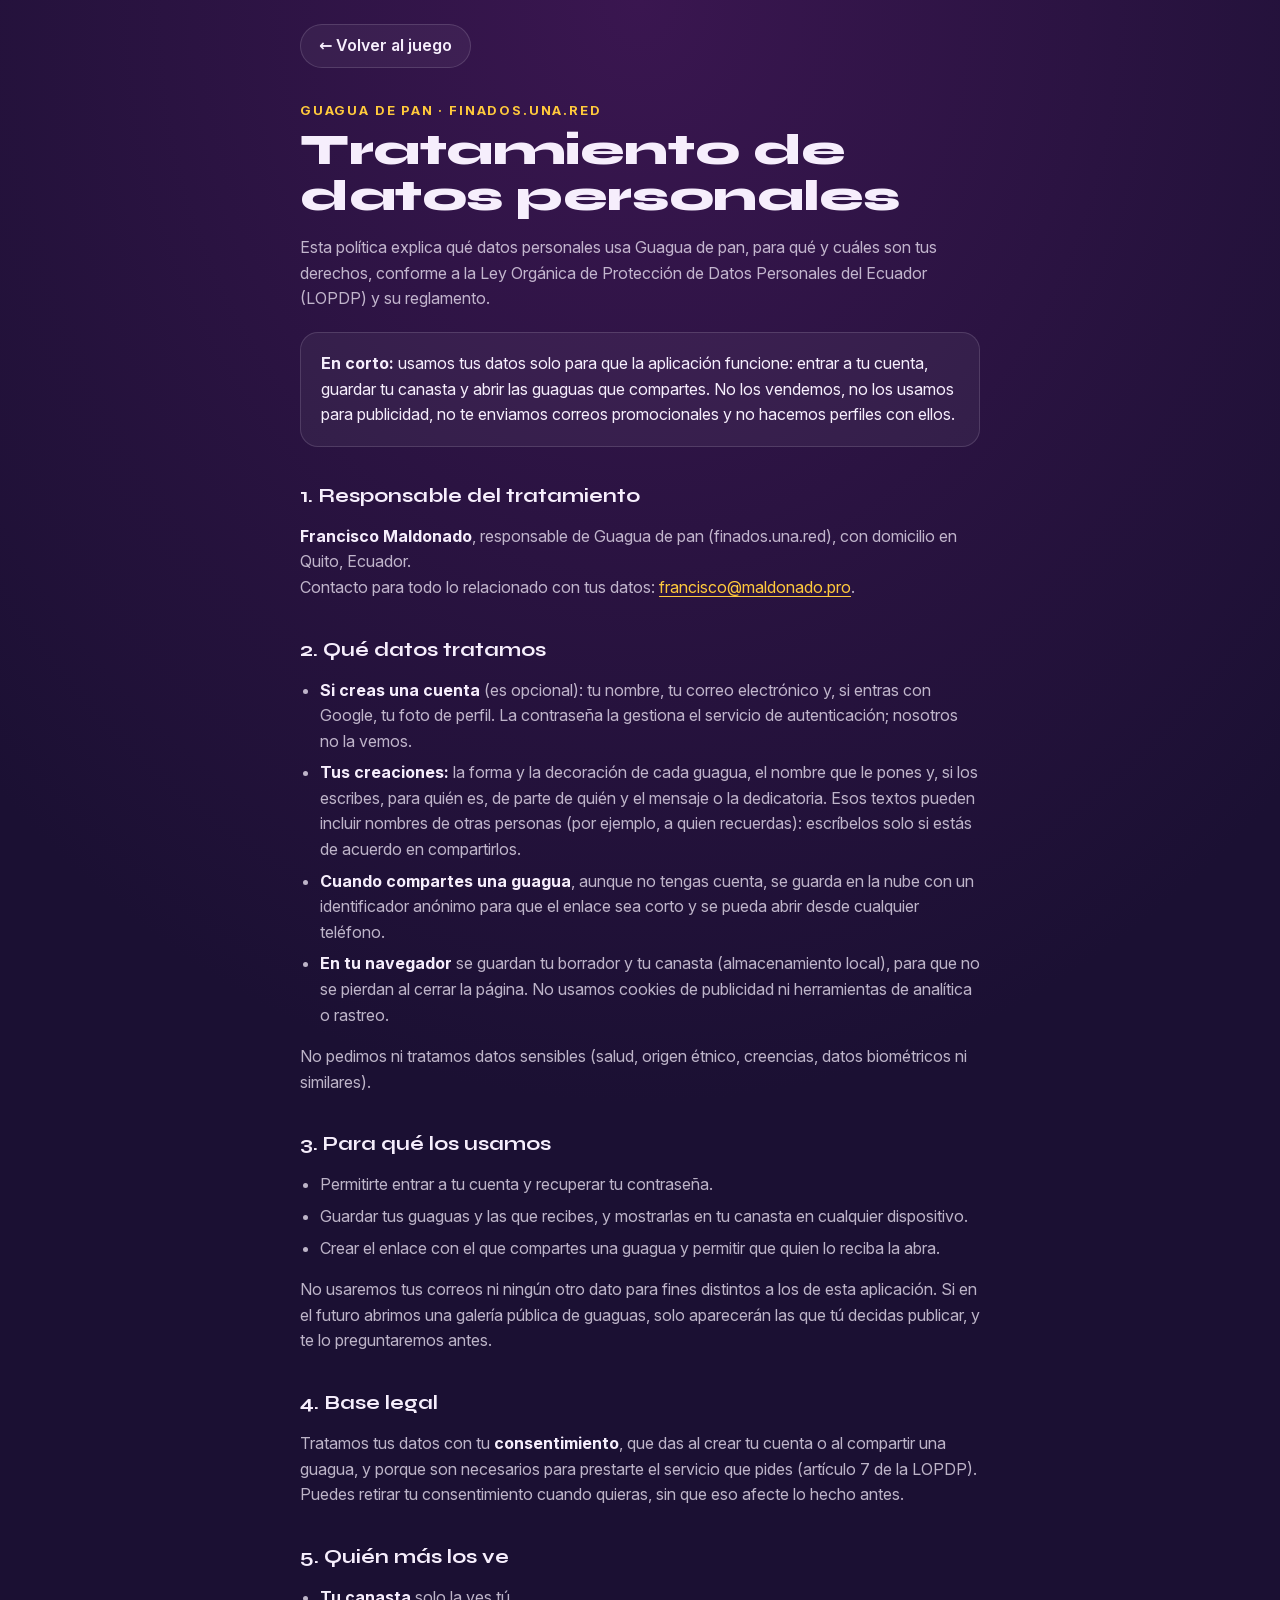
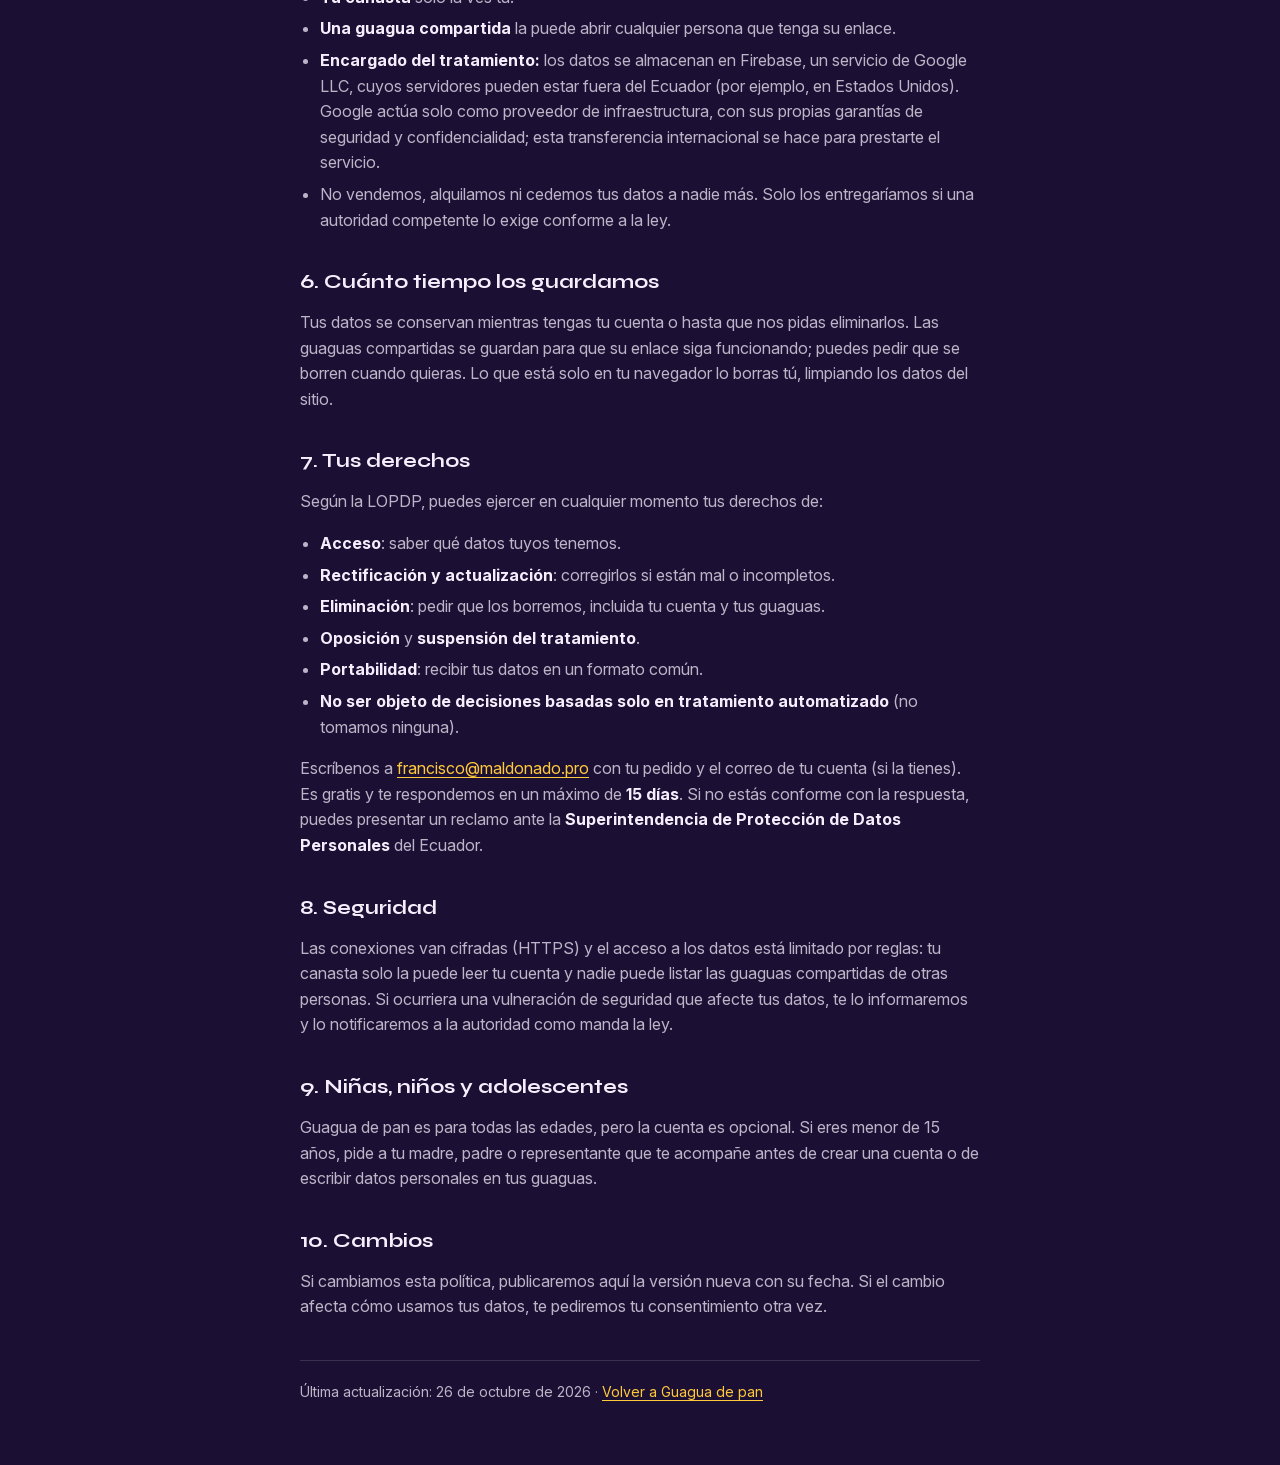
==== privacidad.html @ a13fe2a4 "Tratamiento de datos (LOPDP), enlaces cortos sin cuenta y taza del echado más grande Co-Authored-By:" ====
<!DOCTYPE html>
<html lang="es">
<head>
<meta charset="utf-8">
<meta name="viewport" content="width=device-width, initial-scale=1, viewport-fit=cover">
<title>Tratamiento de datos · Guagua de pan</title>
<meta name="description" content="Cómo Guagua de pan trata tus datos personales, según la Ley Orgánica de Protección de Datos Personales del Ecuador.">
<link rel="canonical" href="https://finados.una.red/privacidad.html">
<meta name="theme-color" content="#1b1033">
<link rel="icon" href="img/icono-guagua.svg?v=2" type="image/svg+xml">
<style>
@font-face { font-family: Syne; src: url(vendor/ds/fonts/syne.woff2) format('woff2'); font-weight: 400 800; font-display: swap; }
@font-face { font-family: Inter; src: url(vendor/ds/fonts/inter.woff2) format('woff2'); font-weight: 100 900; font-display: swap; }
:root { --noche: #1b1033; --tinta: #f6eefc; --suave: rgba(246, 238, 252, .74); --linea: rgba(246, 238, 252, .14); --oro: #ffc93c; --tarjeta: rgba(255, 255, 255, .05); }
* { box-sizing: border-box; }
html { background: var(--noche); color: var(--tinta); }
body { margin: 0; font: 400 16px/1.6 Inter, system-ui, sans-serif; background: radial-gradient(120% 60% at 50% 0, #3a1650 0, var(--noche) 60%) no-repeat, var(--noche); min-height: 100vh; }
main { max-width: 720px; margin: 0 auto; padding: max(24px, env(safe-area-inset-top)) 20px max(48px, env(safe-area-inset-bottom)); }
a { color: var(--oro); text-underline-offset: 3px; }
.volver { display: inline-flex; align-items: center; gap: 8px; min-height: 44px; padding: 0 18px; border: 1px solid var(--linea); border-radius: 999px; color: var(--tinta); text-decoration: none; font-weight: 600; background: var(--tarjeta); }
.etiqueta { margin: 32px 0 6px; color: var(--oro); font-weight: 700; font-size: 13px; letter-spacing: .14em; text-transform: uppercase; }
h1 { margin: 0 0 12px; font: 800 clamp(30px, 8vw, 44px)/1.05 Syne, Inter, sans-serif; letter-spacing: -.01em; }
h2 { margin: 36px 0 8px; font: 700 20px/1.25 Syne, Inter, sans-serif; }
p, li { color: var(--suave); }
b, strong { color: var(--tinta); }
ul { padding-left: 20px; }
li { margin: 6px 0; }
.resumen { margin: 20px 0 8px; padding: 18px 20px; border: 1px solid var(--linea); border-radius: 18px; background: var(--tarjeta); }
.resumen p { margin: 0; color: var(--tinta); }
.pie { margin-top: 40px; padding-top: 20px; border-top: 1px solid var(--linea); font-size: 14px; }
</style>
</head>
<body>
<main>
  <a class="volver" href="./">← Volver al juego</a>
  <p class="etiqueta">Guagua de pan · finados.una.red</p>
  <h1>Tratamiento de datos personales</h1>
  <p>Esta política explica qué datos personales usa Guagua de pan, para qué y cuáles son tus derechos, conforme a la Ley Orgánica de Protección de Datos Personales del Ecuador (LOPDP) y su reglamento.</p>

  <div class="resumen">
    <p><b>En corto:</b> usamos tus datos solo para que la aplicación funcione: entrar a tu cuenta, guardar tu canasta y abrir las guaguas que compartes. No los vendemos, no los usamos para publicidad, no te enviamos correos promocionales y no hacemos perfiles con ellos.</p>
  </div>

  <h2>1. Responsable del tratamiento</h2>
  <p><b>Francisco Maldonado</b>, responsable de Guagua de pan (finados.una.red), con domicilio en Quito, Ecuador.<br>
  Contacto para todo lo relacionado con tus datos: <a href="mailto:francisco@maldonado.pro">francisco@maldonado.pro</a>.</p>

  <h2>2. Qué datos tratamos</h2>
  <ul>
    <li><b>Si creas una cuenta</b> (es opcional): tu nombre, tu correo electrónico y, si entras con Google, tu foto de perfil. La contraseña la gestiona el servicio de autenticación; nosotros no la vemos.</li>
    <li><b>Tus creaciones:</b> la forma y la decoración de cada guagua, el nombre que le pones y, si los escribes, para quién es, de parte de quién y el mensaje o la dedicatoria. Esos textos pueden incluir nombres de otras personas (por ejemplo, a quien recuerdas): escríbelos solo si estás de acuerdo en compartirlos.</li>
    <li><b>Cuando compartes una guagua</b>, aunque no tengas cuenta, se guarda en la nube con un identificador anónimo para que el enlace sea corto y se pueda abrir desde cualquier teléfono.</li>
    <li><b>En tu navegador</b> se guardan tu borrador y tu canasta (almacenamiento local), para que no se pierdan al cerrar la página. No usamos cookies de publicidad ni herramientas de analítica o rastreo.</li>
  </ul>
  <p>No pedimos ni tratamos datos sensibles (salud, origen étnico, creencias, datos biométricos ni similares).</p>

  <h2>3. Para qué los usamos</h2>
  <ul>
    <li>Permitirte entrar a tu cuenta y recuperar tu contraseña.</li>
    <li>Guardar tus guaguas y las que recibes, y mostrarlas en tu canasta en cualquier dispositivo.</li>
    <li>Crear el enlace con el que compartes una guagua y permitir que quien lo reciba la abra.</li>
  </ul>
  <p>No usaremos tus correos ni ningún otro dato para fines distintos a los de esta aplicación. Si en el futuro abrimos una galería pública de guaguas, solo aparecerán las que tú decidas publicar, y te lo preguntaremos antes.</p>

  <h2>4. Base legal</h2>
  <p>Tratamos tus datos con tu <b>consentimiento</b>, que das al crear tu cuenta o al compartir una guagua, y porque son necesarios para prestarte el servicio que pides (artículo 7 de la LOPDP). Puedes retirar tu consentimiento cuando quieras, sin que eso afecte lo hecho antes.</p>

  <h2>5. Quién más los ve</h2>
  <ul>
    <li><b>Tu canasta</b> solo la ves tú.</li>
    <li><b>Una guagua compartida</b> la puede abrir cualquier persona que tenga su enlace.</li>
    <li><b>Encargado del tratamiento:</b> los datos se almacenan en Firebase, un servicio de Google LLC, cuyos servidores pueden estar fuera del Ecuador (por ejemplo, en Estados Unidos). Google actúa solo como proveedor de infraestructura, con sus propias garantías de seguridad y confidencialidad; esta transferencia internacional se hace para prestarte el servicio.</li>
    <li>No vendemos, alquilamos ni cedemos tus datos a nadie más. Solo los entregaríamos si una autoridad competente lo exige conforme a la ley.</li>
  </ul>

  <h2>6. Cuánto tiempo los guardamos</h2>
  <p>Tus datos se conservan mientras tengas tu cuenta o hasta que nos pidas eliminarlos. Las guaguas compartidas se guardan para que su enlace siga funcionando; puedes pedir que se borren cuando quieras. Lo que está solo en tu navegador lo borras tú, limpiando los datos del sitio.</p>

  <h2>7. Tus derechos</h2>
  <p>Según la LOPDP, puedes ejercer en cualquier momento tus derechos de:</p>
  <ul>
    <li><b>Acceso</b>: saber qué datos tuyos tenemos.</li>
    <li><b>Rectificación y actualización</b>: corregirlos si están mal o incompletos.</li>
    <li><b>Eliminación</b>: pedir que los borremos, incluida tu cuenta y tus guaguas.</li>
    <li><b>Oposición</b> y <b>suspensión del tratamiento</b>.</li>
    <li><b>Portabilidad</b>: recibir tus datos en un formato común.</li>
    <li><b>No ser objeto de decisiones basadas solo en tratamiento automatizado</b> (no tomamos ninguna).</li>
  </ul>
  <p>Escríbenos a <a href="mailto:francisco@maldonado.pro?subject=Mis%20datos%20en%20Guagua%20de%20pan">francisco@maldonado.pro</a> con tu pedido y el correo de tu cuenta (si la tienes). Es gratis y te respondemos en un máximo de <b>15 días</b>. Si no estás conforme con la respuesta, puedes presentar un reclamo ante la <b>Superintendencia de Protección de Datos Personales</b> del Ecuador.</p>

  <h2>8. Seguridad</h2>
  <p>Las conexiones van cifradas (HTTPS) y el acceso a los datos está limitado por reglas: tu canasta solo la puede leer tu cuenta y nadie puede listar las guaguas compartidas de otras personas. Si ocurriera una vulneración de seguridad que afecte tus datos, te lo informaremos y lo notificaremos a la autoridad como manda la ley.</p>

  <h2>9. Niñas, niños y adolescentes</h2>
  <p>Guagua de pan es para todas las edades, pero la cuenta es opcional. Si eres menor de 15 años, pide a tu madre, padre o representante que te acompañe antes de crear una cuenta o de escribir datos personales en tus guaguas.</p>

  <h2>10. Cambios</h2>
  <p>Si cambiamos esta política, publicaremos aquí la versión nueva con su fecha. Si el cambio afecta cómo usamos tus datos, te pediremos tu consentimiento otra vez.</p>

  <p class="pie">Última actualización: 26 de octubre de 2026 · <a href="./">Volver a Guagua de pan</a></p>
</main>
</body>
</html>
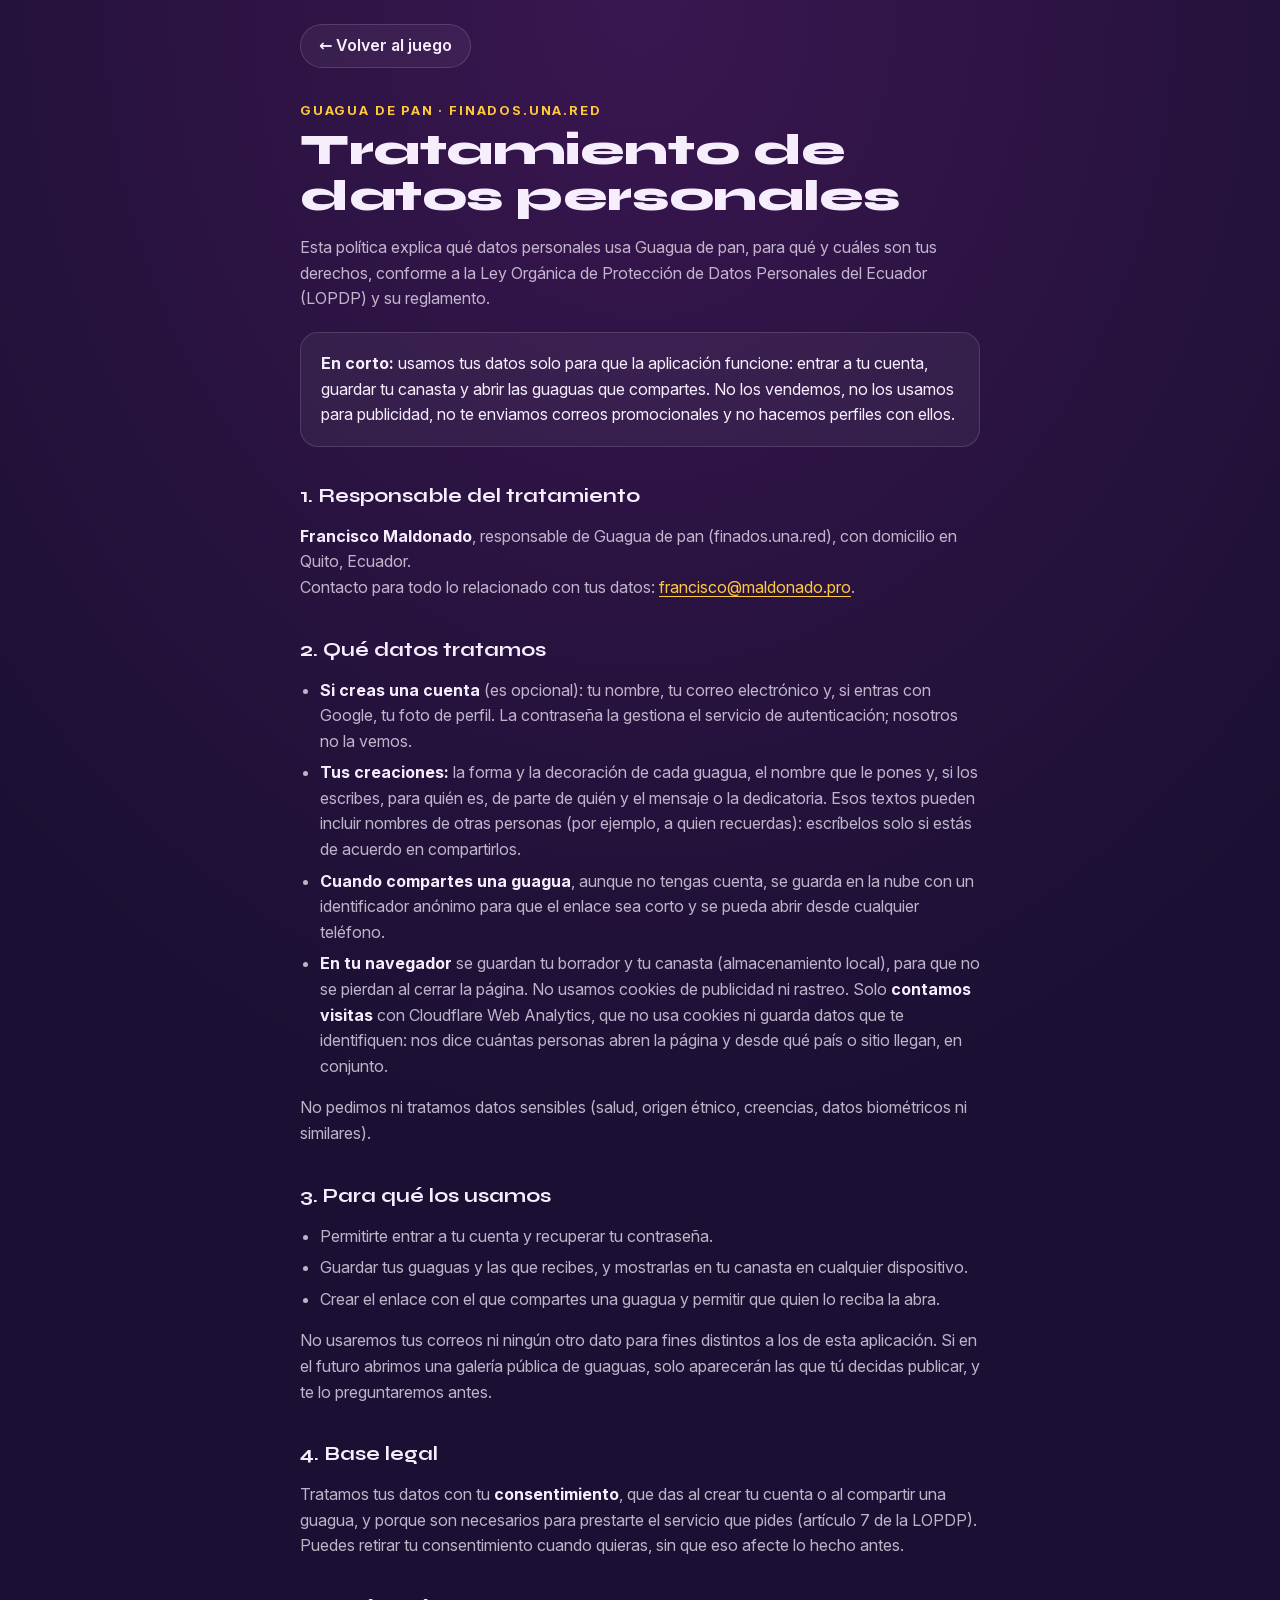
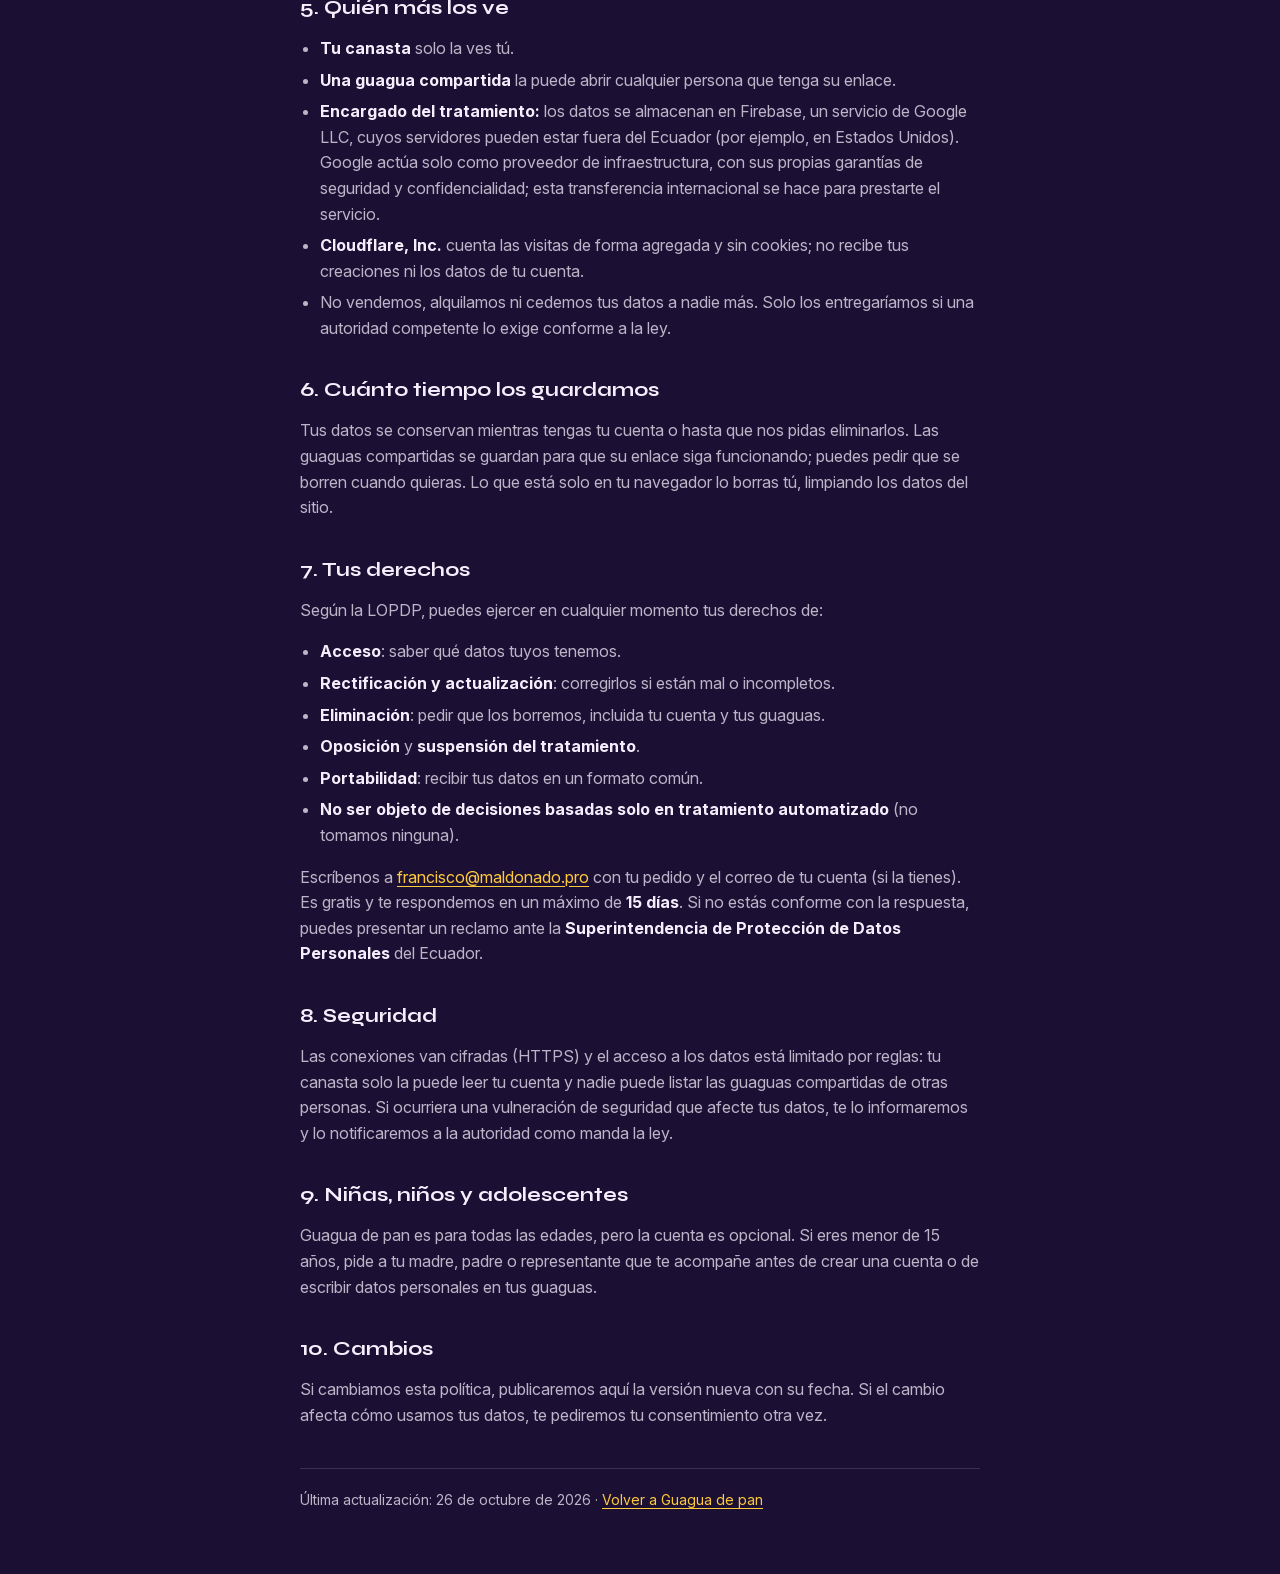
==== commit ee756d12: "Contar visitas con Cloudflare Web Analytics (sin cookies) y decirlo en la política Co-Authored-By: C" ====
--- a/privacidad.html
+++ b/privacidad.html
@@ -1,11 +1,12 @@
 <!DOCTYPE html>
-<html lang="es">
+<html lang="es-EC">
 <head>
 <meta charset="utf-8">
 <meta name="viewport" content="width=device-width, initial-scale=1, viewport-fit=cover">
 <title>Tratamiento de datos · Guagua de pan</title>
 <meta name="description" content="Cómo Guagua de pan trata tus datos personales, según la Ley Orgánica de Protección de Datos Personales del Ecuador.">
 <link rel="canonical" href="https://finados.una.red/privacidad.html">
+<meta name="robots" content="index, follow">
 <meta name="theme-color" content="#1b1033">
 <link rel="icon" href="img/icono-guagua.svg?v=2" type="image/svg+xml">
 <style>
@@ -50,7 +51,7 @@
     <li><b>Si creas una cuenta</b> (es opcional): tu nombre, tu correo electrónico y, si entras con Google, tu foto de perfil. La contraseña la gestiona el servicio de autenticación; nosotros no la vemos.</li>
     <li><b>Tus creaciones:</b> la forma y la decoración de cada guagua, el nombre que le pones y, si los escribes, para quién es, de parte de quién y el mensaje o la dedicatoria. Esos textos pueden incluir nombres de otras personas (por ejemplo, a quien recuerdas): escríbelos solo si estás de acuerdo en compartirlos.</li>
     <li><b>Cuando compartes una guagua</b>, aunque no tengas cuenta, se guarda en la nube con un identificador anónimo para que el enlace sea corto y se pueda abrir desde cualquier teléfono.</li>
-    <li><b>En tu navegador</b> se guardan tu borrador y tu canasta (almacenamiento local), para que no se pierdan al cerrar la página. No usamos cookies de publicidad ni herramientas de analítica o rastreo.</li>
+    <li><b>En tu navegador</b> se guardan tu borrador y tu canasta (almacenamiento local), para que no se pierdan al cerrar la página. No usamos cookies de publicidad ni rastreo. Solo <b>contamos visitas</b> con Cloudflare Web Analytics, que no usa cookies ni guarda datos que te identifiquen: nos dice cuántas personas abren la página y desde qué país o sitio llegan, en conjunto.</li>
   </ul>
   <p>No pedimos ni tratamos datos sensibles (salud, origen étnico, creencias, datos biométricos ni similares).</p>
 
@@ -70,6 +71,7 @@
     <li><b>Tu canasta</b> solo la ves tú.</li>
     <li><b>Una guagua compartida</b> la puede abrir cualquier persona que tenga su enlace.</li>
     <li><b>Encargado del tratamiento:</b> los datos se almacenan en Firebase, un servicio de Google LLC, cuyos servidores pueden estar fuera del Ecuador (por ejemplo, en Estados Unidos). Google actúa solo como proveedor de infraestructura, con sus propias garantías de seguridad y confidencialidad; esta transferencia internacional se hace para prestarte el servicio.</li>
+    <li><b>Cloudflare, Inc.</b> cuenta las visitas de forma agregada y sin cookies; no recibe tus creaciones ni los datos de tu cuenta.</li>
     <li>No vendemos, alquilamos ni cedemos tus datos a nadie más. Solo los entregaríamos si una autoridad competente lo exige conforme a la ley.</li>
   </ul>
 
@@ -99,5 +101,7 @@
 
   <p class="pie">Última actualización: 26 de octubre de 2026 · <a href="./">Volver a Guagua de pan</a></p>
 </main>
+<!-- contar visitas: Cloudflare Web Analytics, sin cookies ni identificar a nadie -->
+<script defer src="https://static.cloudflareinsights.com/beacon.min.js" data-cf-beacon='{"token": "ca3813c8ad6e439f8ef4f3f9f93a0bea"}'></script>
 </body>
 </html>
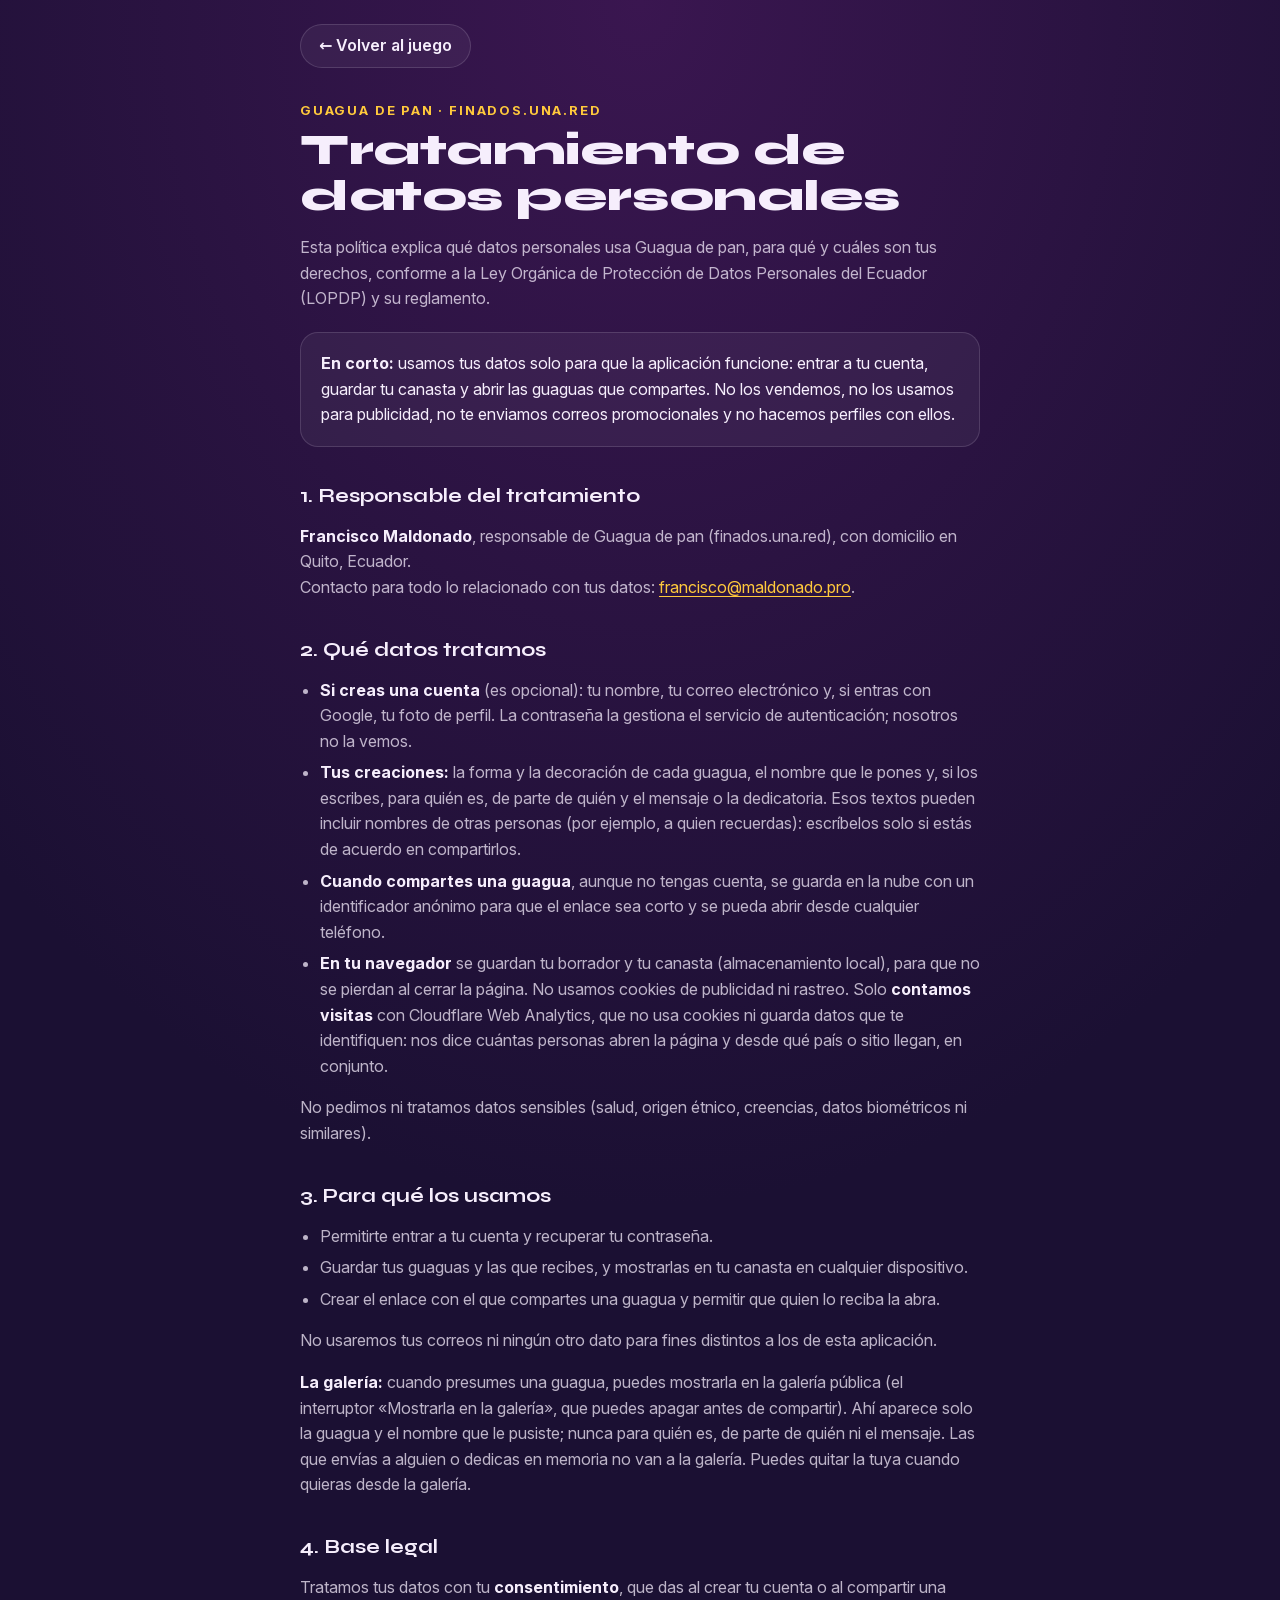
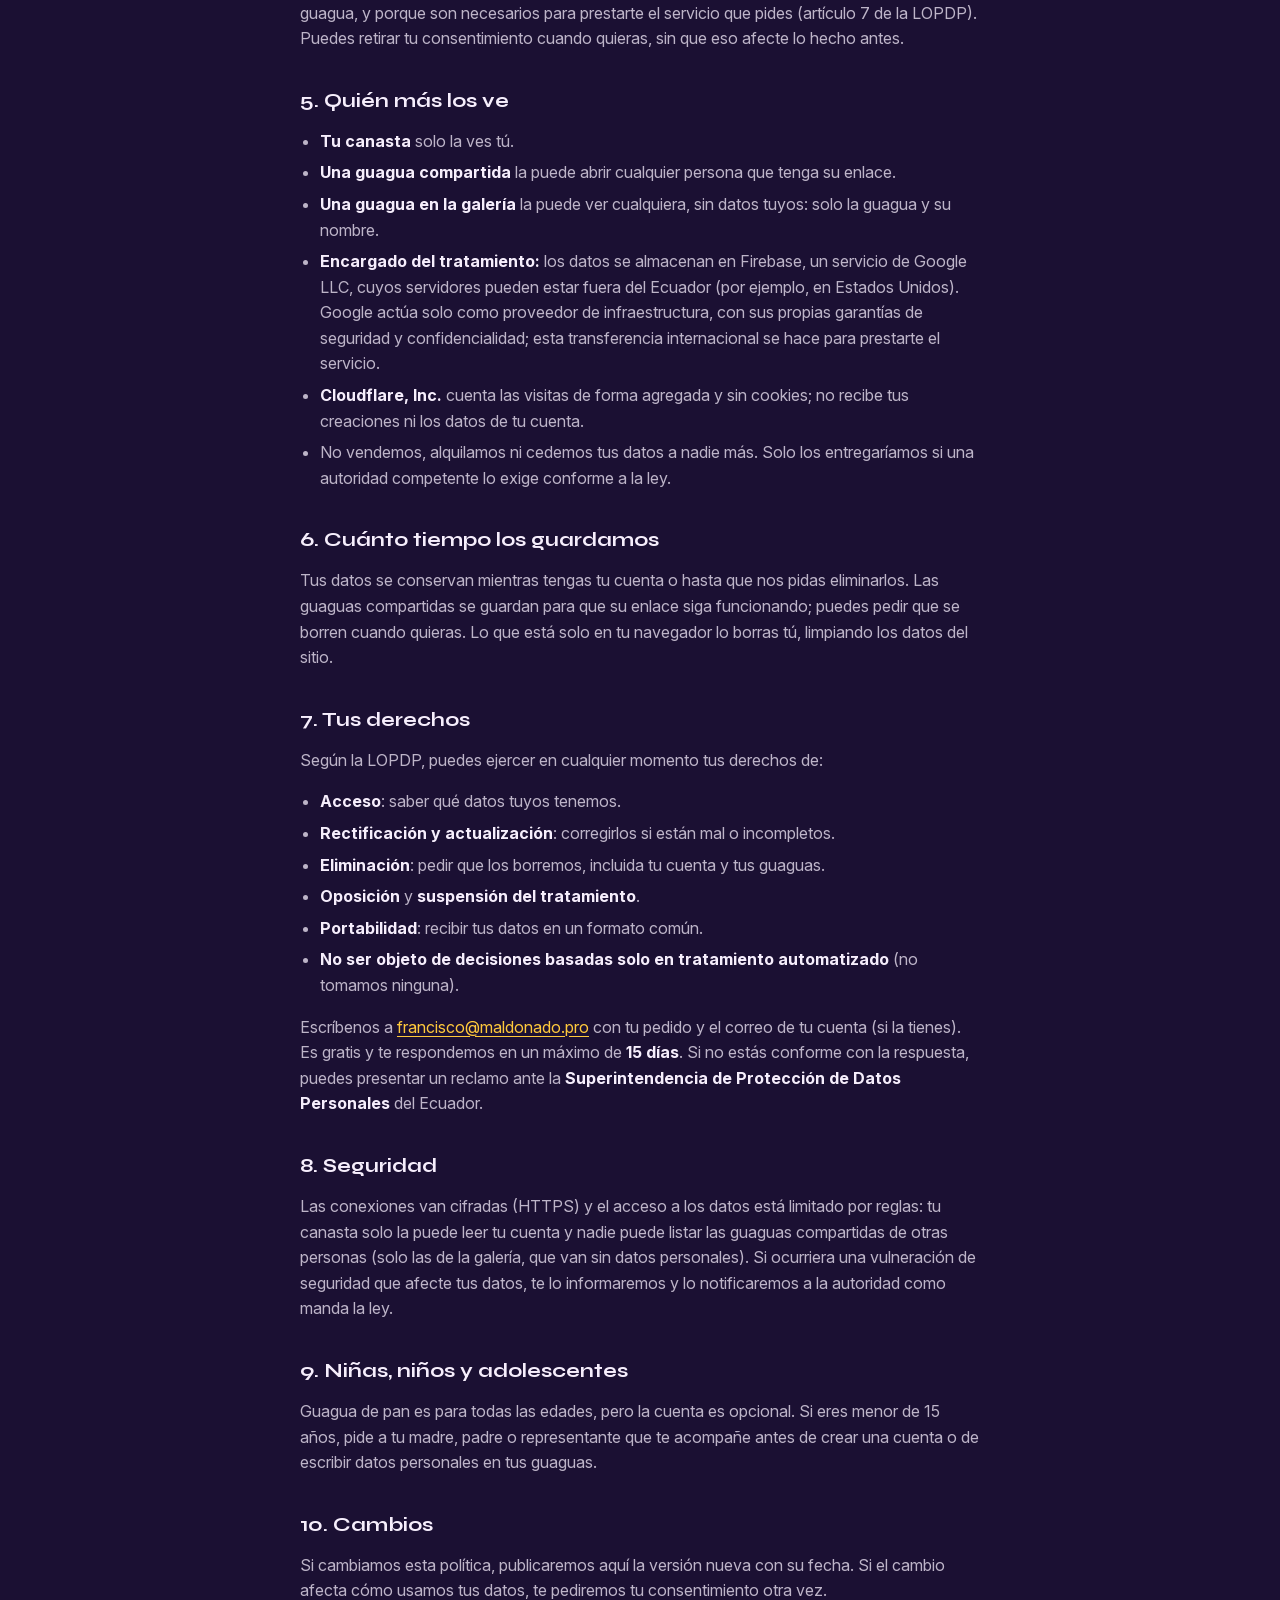
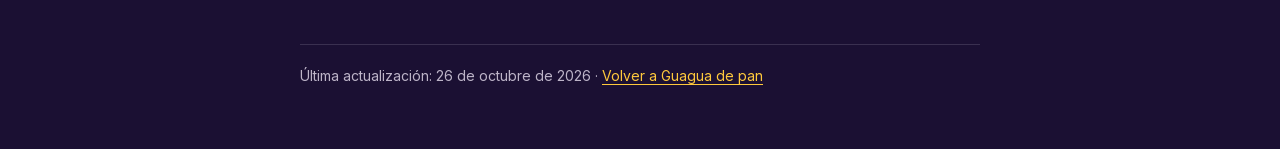
==== commit 8ff4f582: "Galería de guaguas presumidas y enlaces cortos de 7 letras Co-Authored-By: Claude Opus 5.5 <noreply@" ====
--- a/privacidad.html
+++ b/privacidad.html
@@ -61,7 +61,8 @@
     <li>Guardar tus guaguas y las que recibes, y mostrarlas en tu canasta en cualquier dispositivo.</li>
     <li>Crear el enlace con el que compartes una guagua y permitir que quien lo reciba la abra.</li>
   </ul>
-  <p>No usaremos tus correos ni ningún otro dato para fines distintos a los de esta aplicación. Si en el futuro abrimos una galería pública de guaguas, solo aparecerán las que tú decidas publicar, y te lo preguntaremos antes.</p>
+  <p>No usaremos tus correos ni ningún otro dato para fines distintos a los de esta aplicación.</p>
+  <p><b>La galería:</b> cuando presumes una guagua, puedes mostrarla en la galería pública (el interruptor «Mostrarla en la galería», que puedes apagar antes de compartir). Ahí aparece solo la guagua y el nombre que le pusiste; nunca para quién es, de parte de quién ni el mensaje. Las que envías a alguien o dedicas en memoria no van a la galería. Puedes quitar la tuya cuando quieras desde la galería.</p>
 
   <h2>4. Base legal</h2>
   <p>Tratamos tus datos con tu <b>consentimiento</b>, que das al crear tu cuenta o al compartir una guagua, y porque son necesarios para prestarte el servicio que pides (artículo 7 de la LOPDP). Puedes retirar tu consentimiento cuando quieras, sin que eso afecte lo hecho antes.</p>
@@ -70,6 +71,7 @@
   <ul>
     <li><b>Tu canasta</b> solo la ves tú.</li>
     <li><b>Una guagua compartida</b> la puede abrir cualquier persona que tenga su enlace.</li>
+    <li><b>Una guagua en la galería</b> la puede ver cualquiera, sin datos tuyos: solo la guagua y su nombre.</li>
     <li><b>Encargado del tratamiento:</b> los datos se almacenan en Firebase, un servicio de Google LLC, cuyos servidores pueden estar fuera del Ecuador (por ejemplo, en Estados Unidos). Google actúa solo como proveedor de infraestructura, con sus propias garantías de seguridad y confidencialidad; esta transferencia internacional se hace para prestarte el servicio.</li>
     <li><b>Cloudflare, Inc.</b> cuenta las visitas de forma agregada y sin cookies; no recibe tus creaciones ni los datos de tu cuenta.</li>
     <li>No vendemos, alquilamos ni cedemos tus datos a nadie más. Solo los entregaríamos si una autoridad competente lo exige conforme a la ley.</li>
@@ -91,7 +93,7 @@
   <p>Escríbenos a <a href="mailto:francisco@maldonado.pro?subject=Mis%20datos%20en%20Guagua%20de%20pan">francisco@maldonado.pro</a> con tu pedido y el correo de tu cuenta (si la tienes). Es gratis y te respondemos en un máximo de <b>15 días</b>. Si no estás conforme con la respuesta, puedes presentar un reclamo ante la <b>Superintendencia de Protección de Datos Personales</b> del Ecuador.</p>
 
   <h2>8. Seguridad</h2>
-  <p>Las conexiones van cifradas (HTTPS) y el acceso a los datos está limitado por reglas: tu canasta solo la puede leer tu cuenta y nadie puede listar las guaguas compartidas de otras personas. Si ocurriera una vulneración de seguridad que afecte tus datos, te lo informaremos y lo notificaremos a la autoridad como manda la ley.</p>
+  <p>Las conexiones van cifradas (HTTPS) y el acceso a los datos está limitado por reglas: tu canasta solo la puede leer tu cuenta y nadie puede listar las guaguas compartidas de otras personas (solo las de la galería, que van sin datos personales). Si ocurriera una vulneración de seguridad que afecte tus datos, te lo informaremos y lo notificaremos a la autoridad como manda la ley.</p>
 
   <h2>9. Niñas, niños y adolescentes</h2>
   <p>Guagua de pan es para todas las edades, pero la cuenta es opcional. Si eres menor de 15 años, pide a tu madre, padre o representante que te acompañe antes de crear una cuenta o de escribir datos personales en tus guaguas.</p>
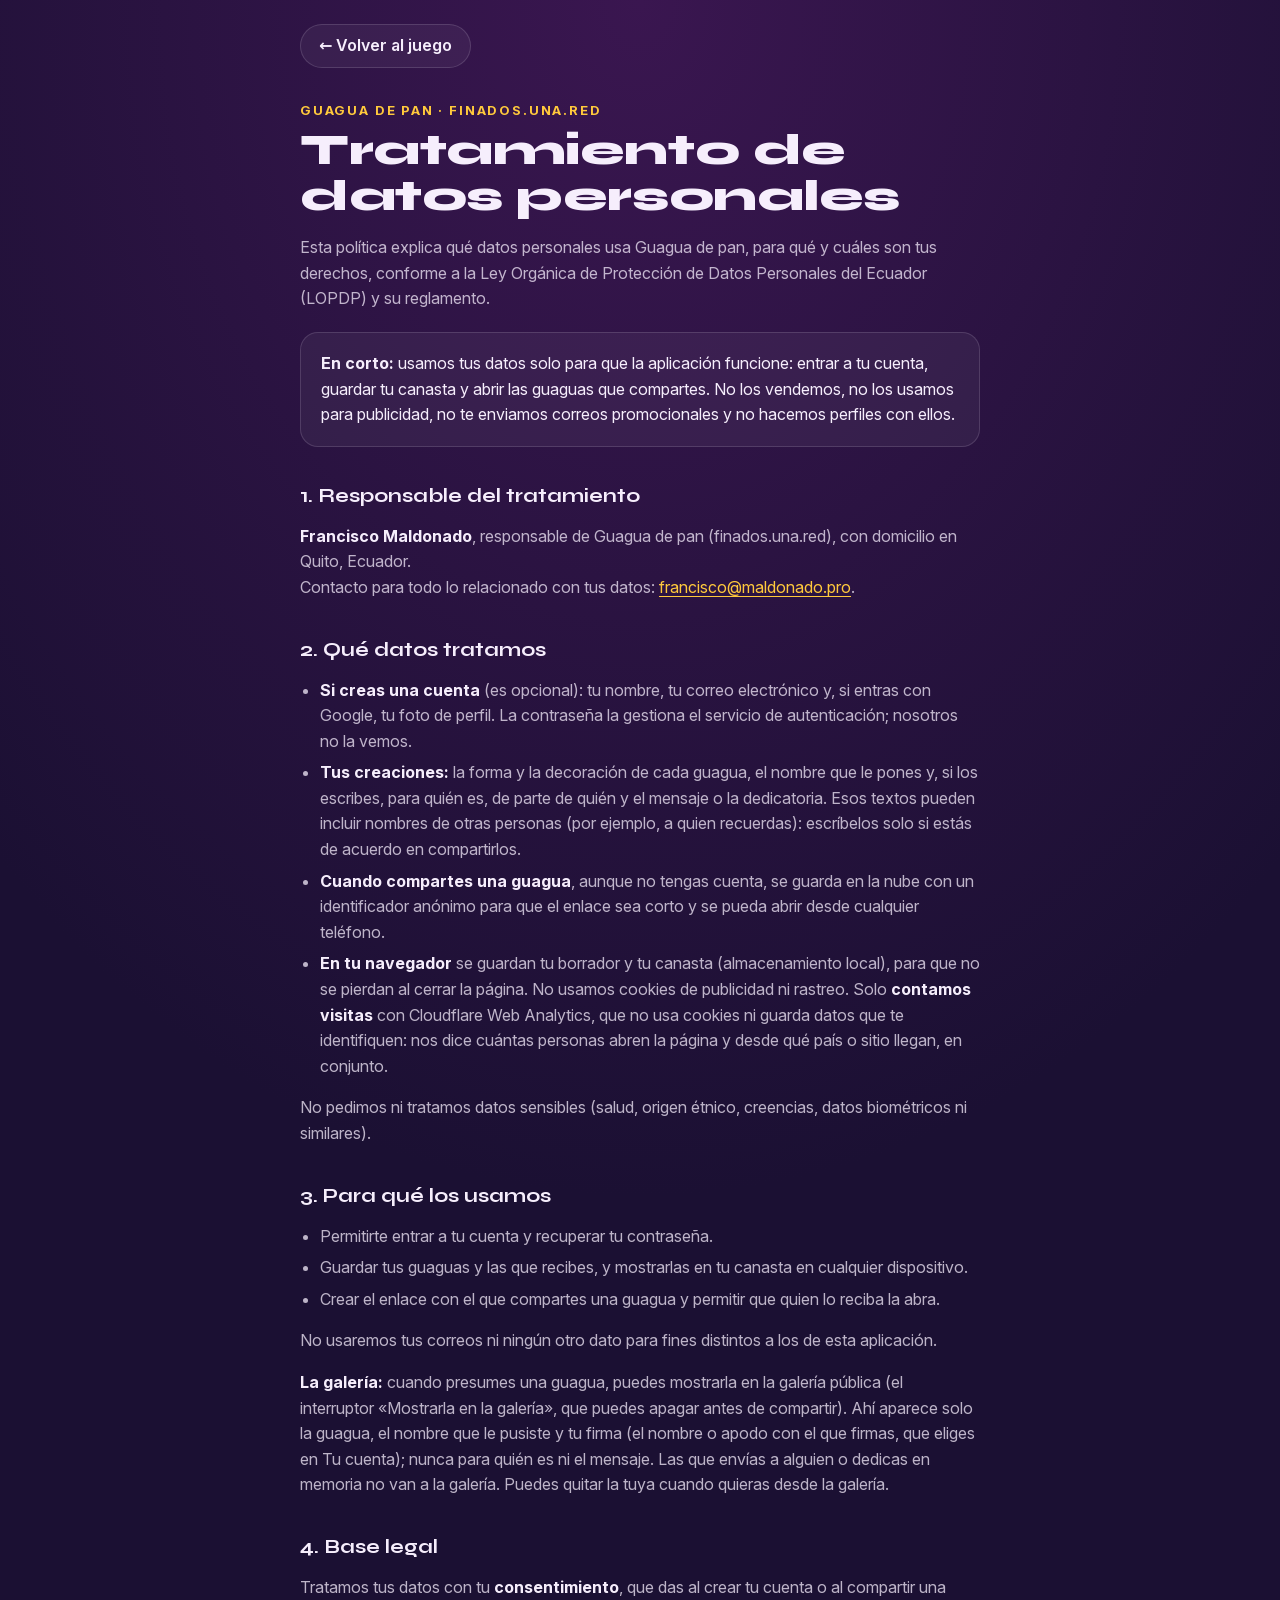
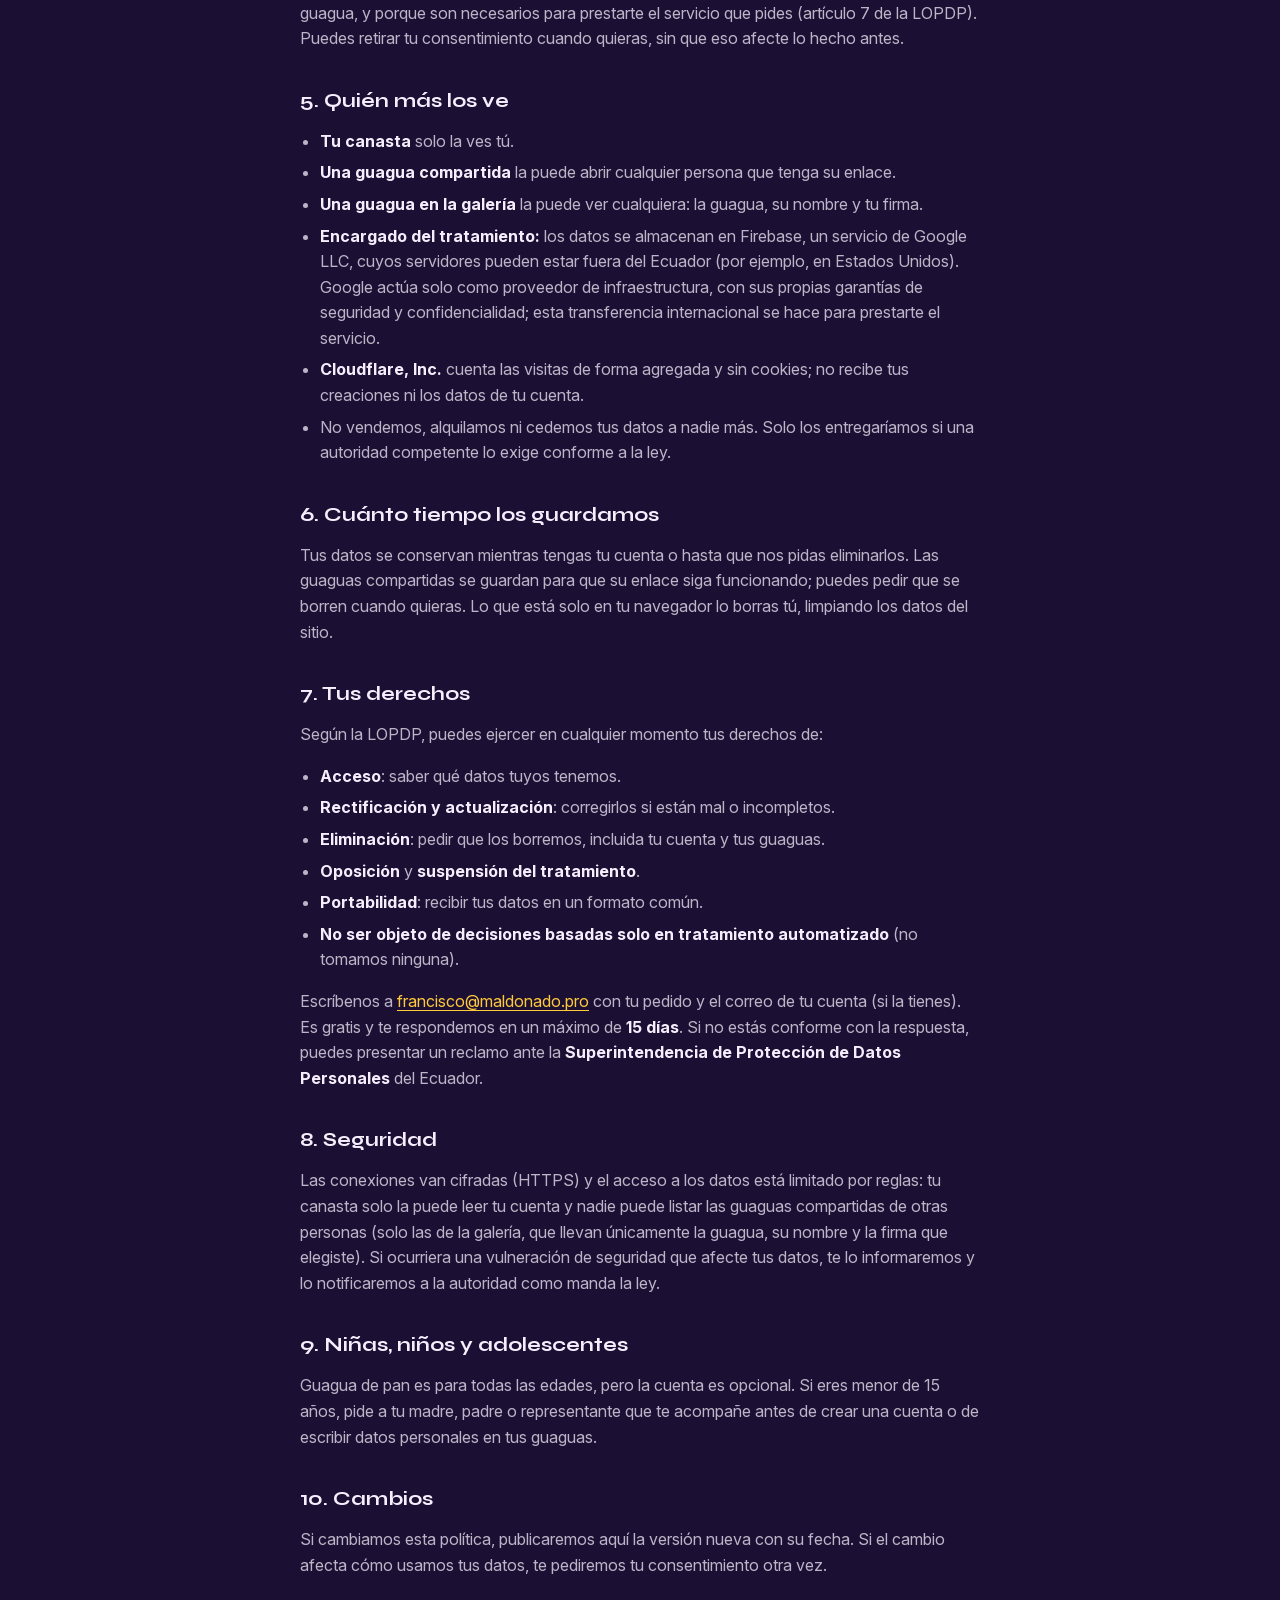
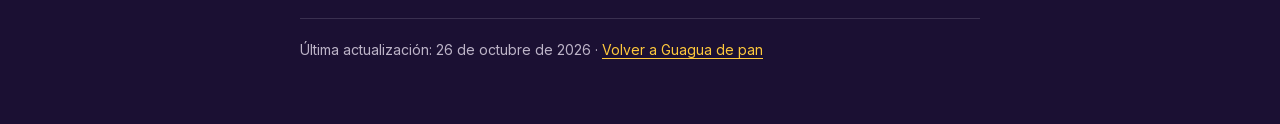
==== commit 67d991fd: "Un enlace por guagua (se actualiza al cambiar la dedicatoria) y firma en la galería Co-Authored-By: " ====
--- a/privacidad.html
+++ b/privacidad.html
@@ -62,7 +62,7 @@
     <li>Crear el enlace con el que compartes una guagua y permitir que quien lo reciba la abra.</li>
   </ul>
   <p>No usaremos tus correos ni ningún otro dato para fines distintos a los de esta aplicación.</p>
-  <p><b>La galería:</b> cuando presumes una guagua, puedes mostrarla en la galería pública (el interruptor «Mostrarla en la galería», que puedes apagar antes de compartir). Ahí aparece solo la guagua y el nombre que le pusiste; nunca para quién es, de parte de quién ni el mensaje. Las que envías a alguien o dedicas en memoria no van a la galería. Puedes quitar la tuya cuando quieras desde la galería.</p>
+  <p><b>La galería:</b> cuando presumes una guagua, puedes mostrarla en la galería pública (el interruptor «Mostrarla en la galería», que puedes apagar antes de compartir). Ahí aparece solo la guagua, el nombre que le pusiste y tu firma (el nombre o apodo con el que firmas, que eliges en Tu cuenta); nunca para quién es ni el mensaje. Las que envías a alguien o dedicas en memoria no van a la galería. Puedes quitar la tuya cuando quieras desde la galería.</p>
 
   <h2>4. Base legal</h2>
   <p>Tratamos tus datos con tu <b>consentimiento</b>, que das al crear tu cuenta o al compartir una guagua, y porque son necesarios para prestarte el servicio que pides (artículo 7 de la LOPDP). Puedes retirar tu consentimiento cuando quieras, sin que eso afecte lo hecho antes.</p>
@@ -71,7 +71,7 @@
   <ul>
     <li><b>Tu canasta</b> solo la ves tú.</li>
     <li><b>Una guagua compartida</b> la puede abrir cualquier persona que tenga su enlace.</li>
-    <li><b>Una guagua en la galería</b> la puede ver cualquiera, sin datos tuyos: solo la guagua y su nombre.</li>
+    <li><b>Una guagua en la galería</b> la puede ver cualquiera: la guagua, su nombre y tu firma.</li>
     <li><b>Encargado del tratamiento:</b> los datos se almacenan en Firebase, un servicio de Google LLC, cuyos servidores pueden estar fuera del Ecuador (por ejemplo, en Estados Unidos). Google actúa solo como proveedor de infraestructura, con sus propias garantías de seguridad y confidencialidad; esta transferencia internacional se hace para prestarte el servicio.</li>
     <li><b>Cloudflare, Inc.</b> cuenta las visitas de forma agregada y sin cookies; no recibe tus creaciones ni los datos de tu cuenta.</li>
     <li>No vendemos, alquilamos ni cedemos tus datos a nadie más. Solo los entregaríamos si una autoridad competente lo exige conforme a la ley.</li>
@@ -93,7 +93,7 @@
   <p>Escríbenos a <a href="mailto:francisco@maldonado.pro?subject=Mis%20datos%20en%20Guagua%20de%20pan">francisco@maldonado.pro</a> con tu pedido y el correo de tu cuenta (si la tienes). Es gratis y te respondemos en un máximo de <b>15 días</b>. Si no estás conforme con la respuesta, puedes presentar un reclamo ante la <b>Superintendencia de Protección de Datos Personales</b> del Ecuador.</p>
 
   <h2>8. Seguridad</h2>
-  <p>Las conexiones van cifradas (HTTPS) y el acceso a los datos está limitado por reglas: tu canasta solo la puede leer tu cuenta y nadie puede listar las guaguas compartidas de otras personas (solo las de la galería, que van sin datos personales). Si ocurriera una vulneración de seguridad que afecte tus datos, te lo informaremos y lo notificaremos a la autoridad como manda la ley.</p>
+  <p>Las conexiones van cifradas (HTTPS) y el acceso a los datos está limitado por reglas: tu canasta solo la puede leer tu cuenta y nadie puede listar las guaguas compartidas de otras personas (solo las de la galería, que llevan únicamente la guagua, su nombre y la firma que elegiste). Si ocurriera una vulneración de seguridad que afecte tus datos, te lo informaremos y lo notificaremos a la autoridad como manda la ley.</p>
 
   <h2>9. Niñas, niños y adolescentes</h2>
   <p>Guagua de pan es para todas las edades, pero la cuenta es opcional. Si eres menor de 15 años, pide a tu madre, padre o representante que te acompañe antes de crear una cuenta o de escribir datos personales en tus guaguas.</p>
